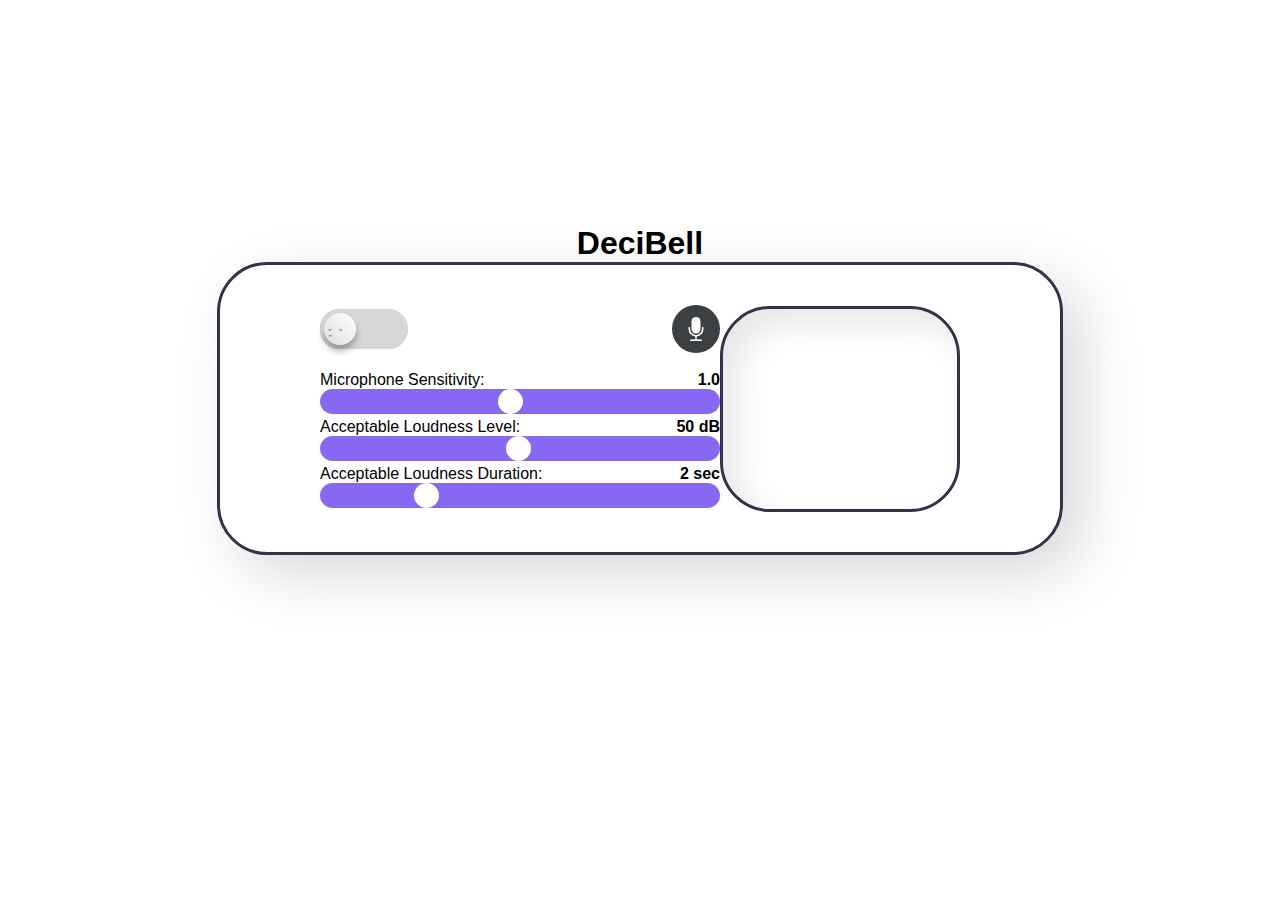
==== templates/index.html @ 56efb61f "modify" ====
<!DOCTYPE html>
<html lang="en">
<head>
    <meta charset="UTF-8">
    <meta name="viewport" content="width=device-width, initial-scale=1.0">
    <title>DeciBell</title>
    <style>
        *{
            font-family: Arial, Helvetica, sans-serif;
            margin: 0;
            padding: 0;
        }
        .window{
            margin: auto;
            padding-top: 25vh;
            height: 50vh;
        }
        .title{
            text-align: center;
        }
        .sliders{
            width: 400px;
        }

        .slider{
            width: 80%;
        }
        
        .results-container {
            width: 500px;
            height: 500px;
            max-height: 200px; 
            overflow-y: auto; 
            border: 3px solid #2f3545; 
            border-radius: 50px;
            background: #ffffff;
            box-shadow: inset 16px 16px 32px #e8e8e8,
            inset -16px -16px 32px #ffffff;
        }
        .application{
            align-items: center;
            margin: auto;
            align-items: center;
            justify-content: space-between;
            padding: 40px 100px 40px 100px;
            width: 50%;
            display: flex;
            flex-direction: row;
            border-radius: 50px;
            background: #ffffff;
            box-shadow:  20px 20px 60px #d9d9d9,
                -20px -20px 60px #ffffff;  
            border: 3px solid #2f3545; 
        }
        .checkbox-wrapper{
            align-items: center;
            display: flex;
            justify-content: space-between;
        }
        /*mic*/
        .switch {
            position: relative;
            width: 48px;
            height: 48px;
            display: flex;
            justify-content: center;
            align-items: center;
            background-color: rgb(60,64,67);
            color: #fff;
            border-radius: 50%;
            cursor: pointer;
            transition: all .3s cubic-bezier(0.175, 0.885, 0.32, 1.275);
        }

        .mic-on, .mic-off {
            width: 100%;
            height: 100%;
            display: flex;
            justify-content: center;
            align-items: center;
            transition: all .3s ease-in-out;
        }

        .mic-on {
            z-index: 4;
        }

        .mic-off {
            position: absolute;
            inset: 0;
            z-index: 5;
            opacity: 0;
        }

        .switch:hover {
            background-color: rgba(60,64,67, 0.8);
        }

        #test-microphone-checkbox {
            display: none;
        }

        #test-microphone-checkbox:checked + .switch {
            background: linear-gradient(90deg, #ff4d4d, #ff9999);

        }

        #test-microphone-checkbox:checked + .switch .mic-off {
            opacity: 1;
        }

        #test-microphone-checkbox:active + .switch {
            scale: 1.2;
        }
        /* start */
        .checkbox-wrapper .start-stop {
            --size: 40px;
            position: relative;background: 
            linear-gradient(90deg, #32a852, #a3f09d);

            line-height: 0;
            perspective: 400px;
            font-size: var(--size);
        }

        .checkbox-wrapper .start-stop input[type="checkbox"],
            .checkbox-wrapper .start-stop label,
            .checkbox-wrapper .start-stop label::before,
            .checkbox-wrapper .start-stop label::after,
            .checkbox-wrapper .start-stop {
            appearance: none;
            display: inline-block;
            border-radius: var(--size);
            border: 0;
            transition: .35s ease-in-out;
            box-sizing: border-box;
            cursor: pointer;
        }

        .checkbox-wrapper .start-stop label {
            width: calc(2.2 * var(--size));
            height: var(--size);
            background: #d7d7d7;
            overflow: hidden;
        }

        .checkbox-wrapper .start-stop input[type="checkbox"] {
            position: absolute;
            z-index: 1;
            width: calc(.8 * var(--size));
            height: calc(.8 * var(--size));
            top: calc(.1 * var(--size));
            left: calc(.1 * var(--size));
            background: linear-gradient(45deg, #dedede, #ffffff);
            box-shadow: 0 6px 7px rgba(0,0,0,0.3);
            outline: none;
            margin: 0;
        }

        .checkbox-wrapper .start-stop input[type="checkbox"]:checked {
            left: calc(1.3 * var(--size));
        }

        .checkbox-wrapper .start-stop input[type="checkbox"]:checked + label {
            background: transparent;
        }

        .checkbox-wrapper .start-stop label::before,
            .checkbox-wrapper .start-stop label::after {
            content: "· ·";
            position: absolute;
            overflow: hidden;
            left: calc(.15 * var(--size));
            top: calc(.5 * var(--size));
            height: var(--size);
            letter-spacing: calc(-0.04 * var(--size));
            color: #9b9b9b;
            font-family: "Times New Roman", serif;
            z-index: 2;
            font-size: calc(.6 * var(--size));
            border-radius: 0;
            transform-origin: 0 0 calc(-0.5 * var(--size));
            backface-visibility: hidden;
        }

        .checkbox-wrapper .start-stop label::after {
            content: "●";
            top: calc(.65 * var(--size));
            left: calc(.2 * var(--size));
            height: calc(.1 * var(--size));
            width: calc(.35 * var(--size));
            font-size: calc(.2 * var(--size));
            transform-origin: 0 0 calc(-0.4 * var(--size));
        }

        .checkbox-wrapper .start-stop input[type="checkbox"]:checked + label::before,
            .checkbox-wrapper .start-stop input[type="checkbox"]:checked + label::after {
            left: calc(1.55 * var(--size));
            top: calc(.4 * var(--size));
            line-height: calc(.1 * var(--size));
            transform: rotateY(360deg);
        }

        .checkbox-wrapper .start-stop input[type="checkbox"]:checked + label::after {
            height: calc(.16 * var(--size));
            top: calc(.55 * var(--size));
            left: calc(1.6 * var(--size));
            font-size: calc(.6 * var(--size));
            line-height: 0;
        }

        #buffer {
            position: absolute;
            top: 0;
            left: 0;
            width: 100%;
            height: 100%;
            background-color: rgba(255, 255, 255, 0.5); /* Semi-transparent white */
            z-index: 9999; /* Make sure it's on top of other elements */
        }

        #loading-dialog {
            position: fixed;
            top: 50%;
            left: 50%;
            transform: translate(-50%, -50%);
            background-color: #fff;
            padding: 20px;
            border: 1px solid #ccc;
            border-radius: 5px;
            z-index: 10000; /* Make sure it's on top of other elements */
        }
        /* Slider styles */
        .slider {
            -webkit-appearance: none;
            appearance: none;
            width: 100%;
            height: 25px;
            background: #5628ee; /* Change slider color here */
            outline: none;
            opacity: 0.7;
            -webkit-transition: .2s;
            transition: opacity .2s;
            border-radius: 50px;
        }

        .slider:hover {
            opacity: 1;
        }

        .slider::-webkit-slider-thumb {
            -webkit-appearance: none;
            appearance: none;
            width: 25px;
            height: 25px;
            background: #ffffff; /* Change thumb color here */
            cursor: pointer;
            border-radius: 50px;
        }

        .slider::-moz-range-thumb {
            width: 25px;
            height: 25px;
            background: #ffffff; /* Change thumb color here */
            cursor: pointer;
            border-radius: 50px;
        }
        span{
            font-weight: bold;
        }

        .slider-info{
            display: flex;
            justify-content: space-between;
        }

        /*Loader*/
        .loader {
            --path: #2f3545;
            --dot: #5628ee;
            --duration: 3s;
            width: 44px;
            height: 44px;
            position: relative;
        }

        .loader:before {
            content: '';
            width: 6px;
            height: 6px;
            border-radius: 50%;
            position: absolute;
            display: block;
            background: var(--dot);
            top: 37px;
            left: 19px;
            transform: translate(-18px, -18px);
            animation: dotRect var(--duration) cubic-bezier(0.785, 0.135, 0.15, 0.86) infinite;
        }

        .loader svg {
            display: block;
            width: 100%;
            height: 100%;
        }

        .loader svg rect, .loader svg polygon, .loader svg circle {
            fill: none;
            stroke: var(--path);
            stroke-width: 10px;
            stroke-linejoin: round;
            stroke-linecap: round;
        }

        .loader svg polygon {
            stroke-dasharray: 145 76 145 76;
            stroke-dashoffset: 0;
            animation: pathTriangle var(--duration) cubic-bezier(0.785, 0.135, 0.15, 0.86) infinite;
        }

        .loader svg rect {
            stroke-dasharray: 192 64 192 64;
            stroke-dashoffset: 0;
            animation: pathRect 3s cubic-bezier(0.785, 0.135, 0.15, 0.86) infinite;
        }

        .loader svg circle {
            stroke-dasharray: 150 50 150 50;
            stroke-dashoffset: 75;
            animation: pathCircle var(--duration) cubic-bezier(0.785, 0.135, 0.15, 0.86) infinite;
        }

        .loader.triangle {
            width: 48px;
        }

        .loader.triangle:before {
            left: 21px;
            transform: translate(-10px, -18px);
            animation: dotTriangle var(--duration) cubic-bezier(0.785, 0.135, 0.15, 0.86) infinite;
        }

        @keyframes pathTriangle {
            33% {
                stroke-dashoffset: 74;
            }

            66% {
                stroke-dashoffset: 147;
            }

            100% {
                stroke-dashoffset: 221;
            }
        }

        @keyframes dotTriangle {
            33% {
                transform: translate(0, 0);
            }

            66% {
                transform: translate(10px, -18px);
            }

            100% {
                transform: translate(-10px, -18px);
            }
        }

        @keyframes pathRect {
            25% {
                stroke-dashoffset: 64;
            }

            50% {
                stroke-dashoffset: 128;
            }

            75% {
                stroke-dashoffset: 192;
            }

            100% {
                stroke-dashoffset: 256;
            }
        }

        @keyframes dotRect {
            25% {
                transform: translate(0, 0);
            }

            50% {
                transform: translate(18px, -18px);
            }

            75% {
                transform: translate(0, -36px);
            }

            100% {
                transform: translate(-18px, -18px);
            }
        }

            @keyframes pathCircle {
            25% {
                stroke-dashoffset: 125;
            }

            50% {
                stroke-dashoffset: 175;
            }

            75% {
                stroke-dashoffset: 225;
            }

            100% {
                stroke-dashoffset: 275;
            }
        }

        .loader {
            display: inline-block;
            margin: 0 16px;
        }

    </style>
</head>
<body>
    <div class="window">
        <h1 class="title">DeciBell</h1>
        <div class="application">
            <div class="settings">
                <div class="checkbox-wrapper">
                    <div class="start-stop">
                    <input id="start-stop-input" type="checkbox">
                    <label for="start-stop-input"></label>
                    </div>
                    <input type="checkbox" id="test-microphone-checkbox">
                    <label class="switch" for="test-microphone-checkbox">
                        <div class="mic-on">
                            <svg xmlns="http://www.w3.org/2000/svg" width="24" height="24" fill="currentColor" class="bi bi-mic-fill" viewBox="0 0 16 16"> <path d="M5 3a3 3 0 0 1 6 0v5a3 3 0 0 1-6 0V3z"></path> <path d="M3.5 6.5A.5.5 0 0 1 4 7v1a4 4 0 0 0 8 0V7a.5.5 0 0 1 1 0v1a5 5 0 0 1-4.5 4.975V15h3a.5.5 0 0 1 0 1h-7a.5.5 0 0 1 0-1h3v-2.025A5 5 0 0 1 3 8V7a.5.5 0 0 1 .5-.5z"></path> </svg>
                        </div>
                        <div class="mic-off">
                            <svg xmlns="http://www.w3.org/2000/svg" width="24" height="24" fill="currentColor" class="bi bi-mic-mute-fill" viewBox="0 0 16 16"> <path d="M13 8c0 .564-.094 1.107-.266 1.613l-.814-.814A4.02 4.02 0 0 0 12 8V7a.5.5 0 0 1 1 0v1zm-5 4c.818 0 1.578-.245 2.212-.667l.718.719a4.973 4.973 0 0 1-2.43.923V15h3a.5.5 0 0 1 0 1h-7a.5.5 0 0 1 0-1h3v-2.025A5 5 0 0 1 3 8V7a.5.5 0 0 1 1 0v1a4 4 0 0 0 4 4zm3-9v4.879L5.158 2.037A3.001 3.001 0 0 1 11 3z"></path> <path d="M9.486 10.607 5 6.12V8a3 3 0 0 0 4.486 2.607zm-7.84-9.253 12 12 .708-.708-12-12-.708.708z"></path> </svg>
                        </div>
                    </label>
                </div>
                <br>
                <div class="sliders">
                    <div class = "slider-info">
                        <label for="sensitivity-slider">Microphone Sensitivity:</label>
                        <span id="sensitivity-value">1.0</span>
                    </div>
                    <input class="slider" type="range" id="sensitivity-slider" min="0.1" max="2.0" value="1.0" step="0.1">
                    <br>
                    <div class = "slider-info">
                        <label for="threshold-slider">Acceptable Loudness Level:</label>
                        <span id="threshold-value">50 dB</span>
                    </div>
                    <input class="slider" type="range" id="threshold-slider" min="1" max="100" value="50" step="1">
                    <br>
                    <div class = "slider-info">
                        <label for="threshold-duration-slider">Acceptable Loudness Duration:</label>
                        <span id="threshold-duration-value">2 sec</span>
                    </div>
                    <input class="slider" type="range" id="threshold-duration-slider" min="1" max="5" value="2" step="1">
                </div>
            </div>
            <div class="results-container">
                <ul id="results"></ul>
            </div>
        </div>
        <br>
        <div id="buffer" style="display: none;"></div>
        <div id="loading-dialog" style="display: none;">
            <div class="loader">
                <svg viewBox="0 0 80 80">
                    <circle id="test" cx="40" cy="40" r="32"></circle>
                </svg>
            </div>
            
            <div class="loader triangle">
                <svg viewBox="0 0 86 80">
                    <polygon points="43 8 79 72 7 72"></polygon>
                </svg>
            </div>
            
            <div class="loader">
                <svg viewBox="0 0 80 80">
                    <rect x="8" y="8" width="64" height="64"></rect>
                </svg>
            </div>
        </div> 
    </div>
    <script>
        const sensitivitySlider = document.getElementById('sensitivity-slider');
        const sensitivityValue = document.getElementById('sensitivity-value');
        const thresholdSlider = document.getElementById('threshold-slider');
        const thresholdValue = document.getElementById('threshold-value');
        const thresholdDurationSlider = document.getElementById('threshold-duration-slider');
        const thresholdDurationValue = document.getElementById('threshold-duration-value');
        const startStopInput = document.getElementById('start-stop-input');
        const testMicrophoneCheckbox = document.getElementById('test-microphone-checkbox');
        const resultsList = document.getElementById('results');
        const buffer = document.getElementById('buffer');
        const loadingDialog = document.getElementById('loading-dialog');

        let audioContext;
        let microphone;
        let scriptProcessor;
        let gainNode;
        let intervalId;
        let intervalIdWf;
        let sensitivity = 1.0;
        let threshold = 50;
        let duration = 2;
        let holdClasses = [];

        sensitivitySlider.addEventListener('input', updateSensitivity);
        thresholdSlider.addEventListener('input', updateThresholdDisplay);
        thresholdDurationSlider.addEventListener('input', updateThresholdDurationDisplay);
        startStopInput.addEventListener('change', toggleProcessing);
        testMicrophoneCheckbox.addEventListener('change', toggleMicrophoneTesting);

        function updateSensitivity(event) {
            sensitivity = parseFloat(event.target.value);
            sensitivityValue.textContent = sensitivity;
            if (gainNode) {
                gainNode.gain.value = sensitivity;
            }
        }

        function updateThresholdDisplay(event) {
            threshold = parseInt(event.target.value, 10);
            thresholdValue.textContent = `${threshold} dB`;
        }

        function updateThresholdDurationDisplay(event) {
            duration = parseInt(event.target.value, 10);
            thresholdDurationValue.textContent = `${duration} sec`;
        }

        function toggleProcessing() {
            if (startStopInput.checked) {
                if (testMicrophoneCheckbox.checked) {
                    testMicrophoneCheckbox.checked = false;
                    stopTestingMicrophone();
                }
                disableSliders(true);
                showLoadingDialog();
                startProcessing();
            } else {
                disableSliders(false);
                showLoadingDialog();
                stopProcessing();
            }
        }

        function disableSliders(disable) {
            sensitivitySlider.disabled = disable;
            thresholdSlider.disabled = disable;
            thresholdDurationSlider.disabled = disable;
        }

        function startProcessing() {
            stopProcessing(); 

            buffer.style.display = 'block'; 
            loadingDialog.style.display = 'block'; 

            setTimeout(() => {
                intervalId = setInterval(fetchData, 1000); 
                hideLoadingDialog(); 
            }, 3000); 
        }

        function stopProcessing() {

            buffer.style.display = 'block'; 
            loadingDialog.style.display = 'block'; 

            setTimeout(() => {
                clearInterval(intervalId);
                clearInterval(intervalIdWf);
                hideLoadingDialog(); 
            }, 3000);
        }

        function showLoadingDialog() {
            loadingDialog.style.display = 'block';
        }

        function hideLoadingDialog() {
            loadingDialog.style.display = 'none';
            buffer.style.display = 'none'; 
        }

        function fetchData() {
            const currentDate = new Date();
            const currentTime = currentDate.toLocaleString();

            fetch(`/classify_audio?sensitivity=${sensitivity}`)
                .then(response => response.json())
                .then(data => {
                    const li = document.createElement('li');
                    li.textContent = `${currentTime}, Class: ${data.class}, DB: ${data.db.toFixed(2)}`;

                    if (data.db.toFixed(2) >= threshold) {
                        holdClasses.push(data.class);
                        if (holdClasses.length > duration) {
                            holdClasses.shift();
                        }
                    } else {
                        holdClasses = [];
                    }

                    if (holdClasses.length === duration && holdClasses.every(elem => elem === data.class)) {
                        li.textContent += ' - Ring';
                        holdClasses = [];
                    }
                    resultsList.appendChild(li);
                })
                .catch(error => console.error('Error fetching data:', error));
        }

        function toggleMicrophoneTesting() {
            if (testMicrophoneCheckbox.checked) {
                clearInterval(intervalId);
                clearInterval(intervalIdWf);
                disableSliders(false);
                if (audioContext) {
                    audioContext.close();
                }
                if (startStopInput.checked) {
                    startStopInput.checked = false;
                    stopProcessing();
                }

                audioContext = new (window.AudioContext || window.webkitAudioContext)();
                gainNode = audioContext.createGain();
                gainNode.gain.value = sensitivity;

                navigator.mediaDevices.getUserMedia({ audio: true })
                    .then(stream => {
                        microphone = audioContext.createMediaStreamSource(stream);
                        scriptProcessor = audioContext.createScriptProcessor(1024, 1, 1);

                        microphone.connect(gainNode);
                        gainNode.connect(scriptProcessor);
                        scriptProcessor.connect(audioContext.destination);

                        scriptProcessor.onaudioprocess = (event) => {
                            const inputBuffer = event.inputBuffer;
                            const outputBuffer = event.outputBuffer;

                            for (let channel = 0; channel < inputBuffer.numberOfChannels; channel++) {
                                const inputData = inputBuffer.getChannelData(channel);
                                const outputData = outputBuffer.getChannelData(channel);

                                let rms = 0;
                                for (let sample = 0; sample < inputBuffer.length; sample++) {
                                    outputData[sample] = inputData[sample];
                                    rms += inputData[sample] ** 2;
                                }
                                rms = Math.sqrt(rms / inputBuffer.length);
                                const db = 20 * Math.log10(rms);
                            }
                        };
                    })
                    .catch(error => console.error('Error accessing microphone:', error));
            } else {
                stopTestingMicrophone();
            }
        }

        function stopTestingMicrophone() {
            if (scriptProcessor) {
                scriptProcessor.disconnect();
            }
            if (gainNode) {
                gainNode.disconnect();
            }
            if (microphone) {
                microphone.disconnect();
            }
            if (audioContext) {
                audioContext.close();
                audioContext = null;
            }
        }
    </script>
</body>
</html>
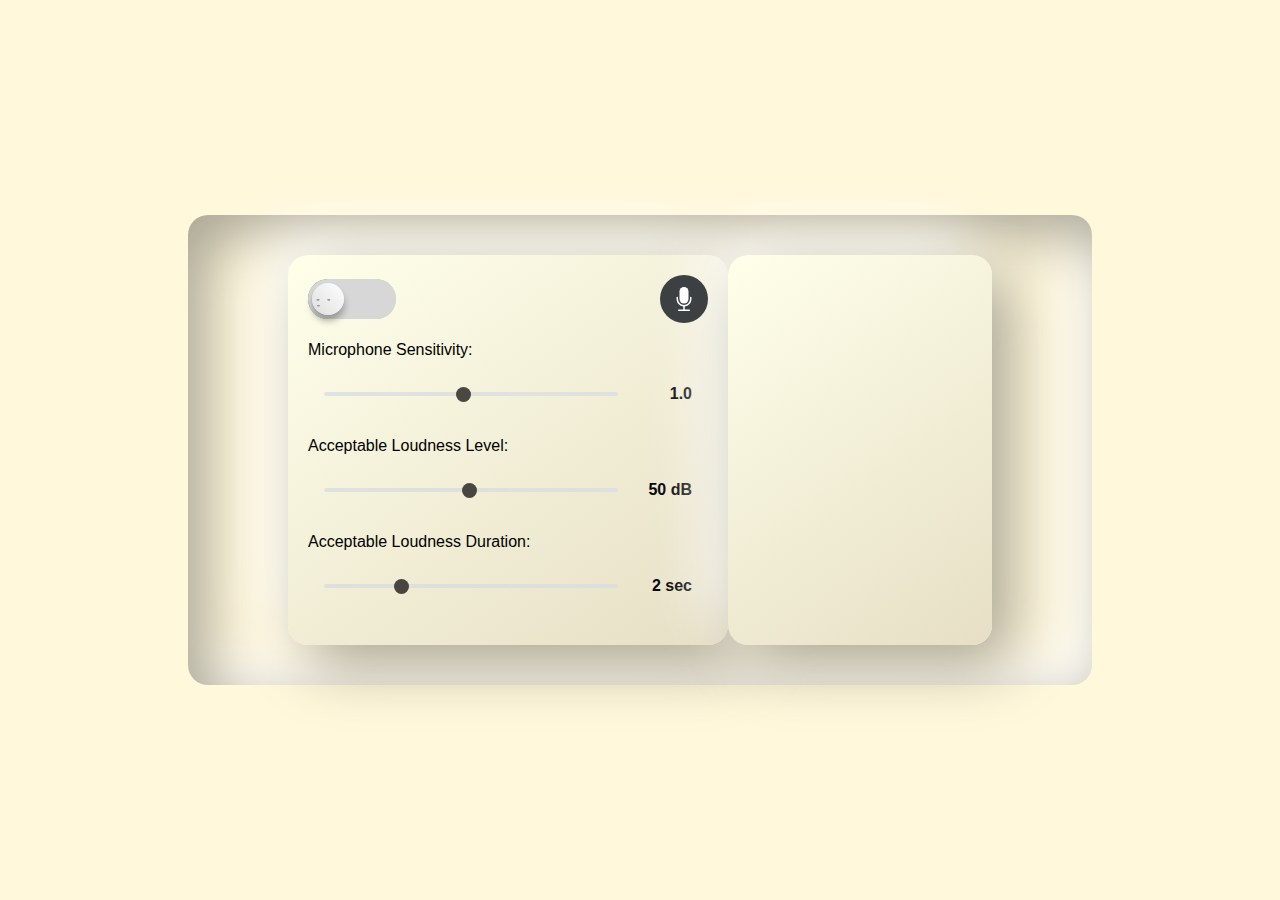
==== commit 887a8419: "adjust ui and some codes" ====
--- a/templates/index.html
+++ b/templates/index.html
@@ -11,9 +11,21 @@
             padding: 0;
         }
         .window{
-            margin: auto;
-            padding-top: 25vh;
-            height: 50vh;
+            display: flex;
+            align-items: center;
+            justify-content: center;
+            height: 100vh;
+            background-color: #fff8db;
+        }
+
+        .settings{
+            padding: 20px;
+            height: 350px;
+            max-height: 350px;  
+            border-radius: 20px;
+            background: linear-gradient(145deg, #ffffea, #e6dfc5);
+            box-shadow:  20px 20px 60px #aba693,
+                        -20px -20px 60px #ffffff;
         }
         .title{
             text-align: center;
@@ -21,36 +33,31 @@
         .sliders{
             width: 400px;
         }
-
-        .slider{
-            width: 80%;
-        }
         
         .results-container {
+            padding: 20px;
             width: 500px;
-            height: 500px;
-            max-height: 200px; 
+            height: 400px;
+            max-height: 350px; 
             overflow-y: auto; 
-            border: 3px solid #2f3545; 
-            border-radius: 50px;
-            background: #ffffff;
-            box-shadow: inset 16px 16px 32px #e8e8e8,
-            inset -16px -16px 32px #ffffff;
+            border-radius: 20px;
+            background: linear-gradient(145deg, #ffffea, #e6dfc5);
+            box-shadow:  20px 20px 60px #aba693,
+                        -20px -20px 60px #ffffff;
         }
         .application{
             align-items: center;
             margin: auto;
-            align-items: center;
             justify-content: space-between;
             padding: 40px 100px 40px 100px;
-            width: 50%;
+            width: 55%;
             display: flex;
             flex-direction: row;
-            border-radius: 50px;
-            background: #ffffff;
-            box-shadow:  20px 20px 60px #d9d9d9,
-                -20px -20px 60px #ffffff;  
-            border: 3px solid #2f3545; 
+            border-radius: 20px;
+            border-radius: 20px;
+            background: #fff8db;
+            box-shadow: inset 20px 20px 60px #aba693,
+                        inset -20px -20px 60px #ffffff;
         }
         .checkbox-wrapper{
             align-items: center;
@@ -233,45 +240,56 @@
         /* Slider styles */
         .slider {
             -webkit-appearance: none;
-            appearance: none;
-            width: 100%;
-            height: 25px;
-            background: #5628ee; /* Change slider color here */
+            width: 80%;
+            height: 4px;
+            border-radius: 5px;
+            background: #D5DBE1;
             outline: none;
             opacity: 0.7;
             -webkit-transition: .2s;
             transition: opacity .2s;
-            border-radius: 50px;
-        }
-
-        .slider:hover {
-            opacity: 1;
         }
 
         .slider::-webkit-slider-thumb {
             -webkit-appearance: none;
             appearance: none;
-            width: 25px;
-            height: 25px;
-            background: #ffffff; /* Change thumb color here */
+            width: 15px;
+            height: 15px;
+            border-radius: 50%;
+            background-color: #000000;
             cursor: pointer;
-            border-radius: 50px;
+            transition: 0.3s ease-in-out;
+        }
+
+        .slider::-webkit-slider-thumb:hover {
+            box-shadow: 0px 0px 0px 8px rgba(0, 0, 0, 0.16);
+            transition: 0.3s ease-in-out;
         }
 
         .slider::-moz-range-thumb {
-            width: 25px;
-            height: 25px;
-            background: #ffffff; /* Change thumb color here */
+            width: 15px;
+            height: 15px;
+            border-radius: 50%;
+            background-color: #000000;
             cursor: pointer;
-            border-radius: 50px;
-        }
+        }
+
+        .slider-info {
+            margin-top: 10px;
+            display: flex;
+            align-items: center;
+            justify-content: space-between;
+            gap: 1rem;
+            padding: 1rem;
+            border-radius: 6px;
+        }
+
+        .slider-value {
+            font-weight: 600;
+        }
+
         span{
             font-weight: bold;
-        }
-
-        .slider-info{
-            display: flex;
-            justify-content: space-between;
         }
 
         /*Loader*/
@@ -431,7 +449,6 @@
 </head>
 <body>
     <div class="window">
-        <h1 class="title">DeciBell</h1>
         <div class="application">
             <div class="settings">
                 <div class="checkbox-wrapper">
@@ -451,23 +468,23 @@
                 </div>
                 <br>
                 <div class="sliders">
+                    <label for="sensitivity-slider">Microphone Sensitivity:</label>
                     <div class = "slider-info">
-                        <label for="sensitivity-slider">Microphone Sensitivity:</label>
-                        <span id="sensitivity-value">1.0</span>
+                        <input class="slider" type="range" id="sensitivity-slider" min="0.1" max="2.0" value="1.0" step="0.1">
+                        <span class="slider-value" id="sensitivity-value">1.0</span>
                     </div>
-                    <input class="slider" type="range" id="sensitivity-slider" min="0.1" max="2.0" value="1.0" step="0.1">
                     <br>
+                    <label for="threshold-slider">Acceptable Loudness Level:</label>
                     <div class = "slider-info">
-                        <label for="threshold-slider">Acceptable Loudness Level:</label>
-                        <span id="threshold-value">50 dB</span>
+                        <input class="slider" type="range" id="threshold-slider" min="1" max="100" value="50" step="1">
+                        <span class="slider-value" id="threshold-value">50 dB</span>
                     </div>
-                    <input class="slider" type="range" id="threshold-slider" min="1" max="100" value="50" step="1">
                     <br>
+                    <label for="threshold-duration-slider">Acceptable Loudness Duration:</label>
                     <div class = "slider-info">
-                        <label for="threshold-duration-slider">Acceptable Loudness Duration:</label>
-                        <span id="threshold-duration-value">2 sec</span>
+                        <input class="slider" type="range" id="threshold-duration-slider" min="1" max="5" value="2" step="1">
+                        <span class="slider-value" id="threshold-duration-value">2 sec</span>
                     </div>
-                    <input class="slider" type="range" id="threshold-duration-slider" min="1" max="5" value="2" step="1">
                 </div>
             </div>
             <div class="results-container">
@@ -550,20 +567,12 @@
                     testMicrophoneCheckbox.checked = false;
                     stopTestingMicrophone();
                 }
-                disableSliders(true);
                 showLoadingDialog();
                 startProcessing();
             } else {
-                disableSliders(false);
                 showLoadingDialog();
                 stopProcessing();
             }
-        }
-
-        function disableSliders(disable) {
-            sensitivitySlider.disabled = disable;
-            thresholdSlider.disabled = disable;
-            thresholdDurationSlider.disabled = disable;
         }
 
         function startProcessing() {
@@ -631,7 +640,6 @@
             if (testMicrophoneCheckbox.checked) {
                 clearInterval(intervalId);
                 clearInterval(intervalIdWf);
-                disableSliders(false);
                 if (audioContext) {
                     audioContext.close();
                 }
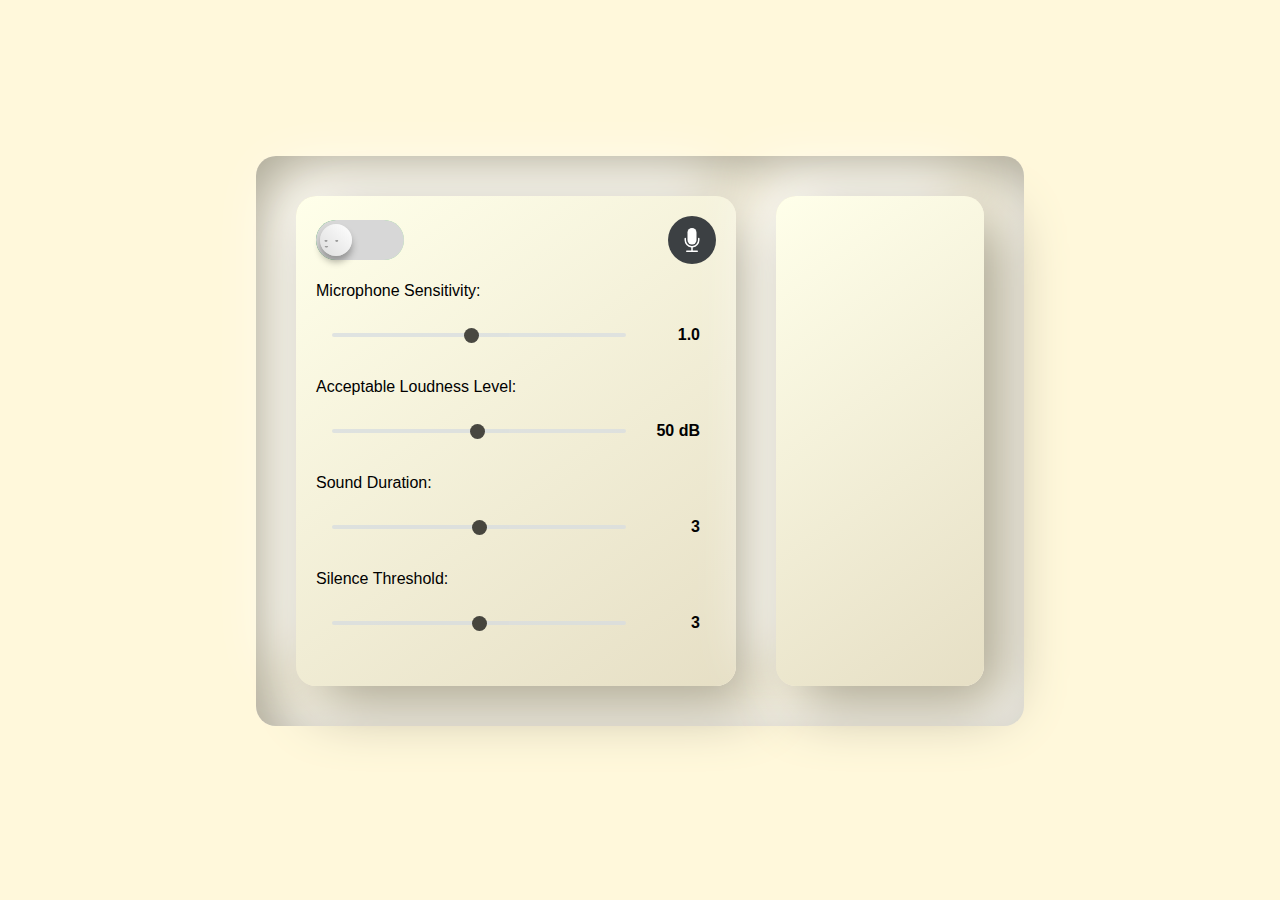
==== commit 7426ca2b: "adjust logic for classifiying audio" ====
--- a/templates/index.html
+++ b/templates/index.html
@@ -12,6 +12,7 @@
         }
         .window{
             display: flex;
+            flex-direction: column;
             align-items: center;
             justify-content: center;
             height: 100vh;
@@ -20,8 +21,9 @@
 
         .settings{
             padding: 20px;
-            height: 350px;
-            max-height: 350px;  
+            margin: 40px;
+            height: 450px;
+            max-height: 450px;  
             border-radius: 20px;
             background: linear-gradient(145deg, #ffffea, #e6dfc5);
             box-shadow:  20px 20px 60px #aba693,
@@ -35,10 +37,11 @@
         }
         
         .results-container {
-            padding: 20px;
+            margin: 40px 40px 40px 0px;
+            padding: 50px;
             width: 500px;
-            height: 400px;
-            max-height: 350px; 
+            height: 390px;
+            max-height: 390px;
             overflow-y: auto; 
             border-radius: 20px;
             background: linear-gradient(145deg, #ffffea, #e6dfc5);
@@ -49,8 +52,7 @@
             align-items: center;
             margin: auto;
             justify-content: space-between;
-            padding: 40px 100px 40px 100px;
-            width: 55%;
+            width: 60vw;
             display: flex;
             flex-direction: row;
             border-radius: 20px;
@@ -226,17 +228,6 @@
             z-index: 9999; /* Make sure it's on top of other elements */
         }
 
-        #loading-dialog {
-            position: fixed;
-            top: 50%;
-            left: 50%;
-            transform: translate(-50%, -50%);
-            background-color: #fff;
-            padding: 20px;
-            border: 1px solid #ccc;
-            border-radius: 5px;
-            z-index: 10000; /* Make sure it's on top of other elements */
-        }
         /* Slider styles */
         .slider {
             -webkit-appearance: none;
@@ -293,9 +284,23 @@
         }
 
         /*Loader*/
+        
+        #loading-dialog {
+            position: fixed;
+            top: 50%;
+            left: 50%;
+            transform: translate(-50%, -50%);
+            background-color: #fff8d889;
+            padding: 20px;
+            border: none;
+            border-radius: 20px;
+            box-shadow:  20px 20px 60px #aba693,
+                        -20px -20px 60px #ffffff;
+            z-index: 10000; /* Make sure it's on top of other elements */
+        }
         .loader {
-            --path: #2f3545;
-            --dot: #5628ee;
+            --path: #4a4942;
+            --dot: #48B660;
             --duration: 3s;
             width: 44px;
             height: 44px;
@@ -480,10 +485,16 @@
                         <span class="slider-value" id="threshold-value">50 dB</span>
                     </div>
                     <br>
-                    <label for="threshold-duration-slider">Acceptable Loudness Duration:</label>
+                    <label for="sound-duration-slider">Sound Duration:</label>
                     <div class = "slider-info">
-                        <input class="slider" type="range" id="threshold-duration-slider" min="1" max="5" value="2" step="1">
-                        <span class="slider-value" id="threshold-duration-value">2 sec</span>
+                        <input class="slider" type="range" id="sound-duration-slider" min="1" max="5" value="3" step="1">
+                        <span class="slider-value" id="sound-duration-value">3</span>
+                    </div>
+                    <br>
+                    <label for="silence-threshold-slider">Silence Threshold:</label>
+                    <div class = "slider-info">
+                        <input class="slider" type="range" id="silence-threshold-slider" min="1" max="5" value="3" step="1">
+                        <span class="slider-value" id="silence-threshold-value">3</span>
                     </div>
                 </div>
             </div>
@@ -518,31 +529,41 @@
         const sensitivityValue = document.getElementById('sensitivity-value');
         const thresholdSlider = document.getElementById('threshold-slider');
         const thresholdValue = document.getElementById('threshold-value');
-        const thresholdDurationSlider = document.getElementById('threshold-duration-slider');
-        const thresholdDurationValue = document.getElementById('threshold-duration-value');
+        const noiseDurationSlider = document.getElementById('sound-duration-slider');
+        const noiseDurationValue = document.getElementById('sound-duration-value');
+        const silenceThresholdSlider= document.getElementById('silence-threshold-slider');
+        const silenceThresholdValue = document.getElementById('silence-threshold-value');
         const startStopInput = document.getElementById('start-stop-input');
         const testMicrophoneCheckbox = document.getElementById('test-microphone-checkbox');
         const resultsList = document.getElementById('results');
         const buffer = document.getElementById('buffer');
         const loadingDialog = document.getElementById('loading-dialog');
-
+    
         let audioContext;
         let microphone;
         let scriptProcessor;
         let gainNode;
         let intervalId;
-        let intervalIdWf;
+        let isProcessing = false;
         let sensitivity = 1.0;
         let threshold = 50;
-        let duration = 2;
+        let noiseDuration = 3;
+        let silenceThreshold = 3;
+        let noiseDurationCount = 0;
+        let silenceThresholdCount = 0;
         let holdClasses = [];
-
+    
         sensitivitySlider.addEventListener('input', updateSensitivity);
+
         thresholdSlider.addEventListener('input', updateThresholdDisplay);
-        thresholdDurationSlider.addEventListener('input', updateThresholdDurationDisplay);
+
+        noiseDurationSlider.addEventListener('input', updateNoiseDurationDisplay);
+
+        silenceThresholdSlider.addEventListener('input', updateSilenceThresholdDisplay)
+
         startStopInput.addEventListener('change', toggleProcessing);
         testMicrophoneCheckbox.addEventListener('change', toggleMicrophoneTesting);
-
+    
         function updateSensitivity(event) {
             sensitivity = parseFloat(event.target.value);
             sensitivityValue.textContent = sensitivity;
@@ -550,96 +571,137 @@
                 gainNode.gain.value = sensitivity;
             }
         }
-
+    
         function updateThresholdDisplay(event) {
             threshold = parseInt(event.target.value, 10);
             thresholdValue.textContent = `${threshold} dB`;
         }
-
-        function updateThresholdDurationDisplay(event) {
-            duration = parseInt(event.target.value, 10);
-            thresholdDurationValue.textContent = `${duration} sec`;
-        }
-
+    
+        function updateNoiseDurationDisplay(event) {
+            noiseDuration = parseInt(event.target.value, 10);
+            noiseDurationValue.textContent = `${noiseDuration}`;
+        }
+
+        function updateSilenceThresholdDisplay(event) {
+            silenceThreshold = parseInt(event.target.value, 10);
+            silenceThresholdValue.textContent = `${silenceThreshold}`;
+        }
+    
         function toggleProcessing() {
             if (startStopInput.checked) {
                 if (testMicrophoneCheckbox.checked) {
                     testMicrophoneCheckbox.checked = false;
                     stopTestingMicrophone();
                 }
+                disableSliders(true);
                 showLoadingDialog();
                 startProcessing();
             } else {
+                disableSliders(false);
                 showLoadingDialog();
                 stopProcessing();
             }
         }
+        function disableSliders(disable){
+            sensitivitySlider.disabled = disable;
+            thresholdSlider.disabled = disable;
+            noiseDurationSlider.disabled = disable;
+            silenceThresholdSlider.disabled = disable;
+        }
 
         function startProcessing() {
-            stopProcessing(); 
-
-            buffer.style.display = 'block'; 
-            loadingDialog.style.display = 'block'; 
-
+            stopProcessing();
+    
+            isProcessing = true;
+            intervalId = setInterval(fetchData, 1000); // Start the regular interval fetching process
+
+            buffer.style.display = 'block';
+            loadingDialog.style.display = 'block';
+    
             setTimeout(() => {
-                intervalId = setInterval(fetchData, 1000); 
-                hideLoadingDialog(); 
-            }, 3000); 
-        }
-
+                hideLoadingDialog();
+            }, 1000);
+        }
+    
         function stopProcessing() {
-
-            buffer.style.display = 'block'; 
-            loadingDialog.style.display = 'block'; 
+            isProcessing = false;
+            clearInterval(intervalId);
+
+            buffer.style.display = 'block';
+            loadingDialog.style.display = 'block';
 
             setTimeout(() => {
-                clearInterval(intervalId);
-                clearInterval(intervalIdWf);
-                hideLoadingDialog(); 
+                hideLoadingDialog();
             }, 3000);
         }
-
+    
         function showLoadingDialog() {
             loadingDialog.style.display = 'block';
         }
-
+    
         function hideLoadingDialog() {
             loadingDialog.style.display = 'none';
-            buffer.style.display = 'none'; 
-        }
-
-        function fetchData() {
+            buffer.style.display = 'none';
+        }
+    
+        async function fetchData() {
+            const li = document.createElement('li');
             const currentDate = new Date();
             const currentTime = currentDate.toLocaleString();
-
-            fetch(`/classify_audio?sensitivity=${sensitivity}`)
-                .then(response => response.json())
-                .then(data => {
-                    const li = document.createElement('li');
-                    li.textContent = `${currentTime}, Class: ${data.class}, DB: ${data.db.toFixed(2)}`;
-
-                    if (data.db.toFixed(2) >= threshold) {
-                        holdClasses.push(data.class);
-                        if (holdClasses.length > duration) {
-                            holdClasses.shift();
-                        }
-                    } else {
-                        holdClasses = [];
+            if (!isProcessing) {
+                li.textContent = '--- end ---';
+                resultsList.appendChild(li);
+                return; // Prevent further execution if processing has stopped
+            }
+    
+            try {
+                const response = await fetch(`/classify_audio?sensitivity=${sensitivity}`);
+                const data = await response.json();
+                li.textContent = `${currentTime}, Class: ${data.class}, DB: ${data.db.toFixed(2)}`;
+    
+                //edit
+                if(data.db.toFixed(2) >= threshold){
+                    if(noiseDurationCount == noiseDuration){
+                        li.textContent += ' - Ring';
+                        noiseDurationCount = 0;
                     }
-
-                    if (holdClasses.length === duration && holdClasses.every(elem => elem === data.class)) {
-                        li.textContent += ' - Ring';
-                        holdClasses = [];
+                    else{
+                        noiseDurationCount++;
                     }
-                    resultsList.appendChild(li);
-                })
-                .catch(error => console.error('Error fetching data:', error));
-        }
-
+                }
+                else{
+                    if(silenceThresholdCount == silenceThreshold){
+                        silenceThresholdCount = 0;
+                        noiseDurationCount = 0;
+                    }
+                    else{
+                        silenceThresholdCount++;
+                    }
+                }
+                // if (data.db.toFixed(2) >= threshold) {
+                //     holdClasses.push(data.class);
+                //     if (holdClasses.length > noiseDuration) {
+                //         holdClasses.shift();
+                //     }
+                // } else {
+                //     holdClasses = [];
+                // }
+    
+                // if (holdClasses.length === noiseDuration && holdClasses.every(elem => elem === data.class)) {
+                //     li.textContent += ' - Ring';
+                //     holdClasses = [];
+                // }
+                //edit
+                resultsList.appendChild(li);
+            } catch (error) {
+                console.error('Error fetching data:', error);
+            }
+        }
+    
         function toggleMicrophoneTesting() {
+            disableSliders(false);
             if (testMicrophoneCheckbox.checked) {
                 clearInterval(intervalId);
-                clearInterval(intervalIdWf);
                 if (audioContext) {
                     audioContext.close();
                 }
@@ -647,28 +709,28 @@
                     startStopInput.checked = false;
                     stopProcessing();
                 }
-
+    
                 audioContext = new (window.AudioContext || window.webkitAudioContext)();
                 gainNode = audioContext.createGain();
                 gainNode.gain.value = sensitivity;
-
+    
                 navigator.mediaDevices.getUserMedia({ audio: true })
                     .then(stream => {
                         microphone = audioContext.createMediaStreamSource(stream);
                         scriptProcessor = audioContext.createScriptProcessor(1024, 1, 1);
-
+    
                         microphone.connect(gainNode);
                         gainNode.connect(scriptProcessor);
                         scriptProcessor.connect(audioContext.destination);
-
+    
                         scriptProcessor.onaudioprocess = (event) => {
                             const inputBuffer = event.inputBuffer;
                             const outputBuffer = event.outputBuffer;
-
+    
                             for (let channel = 0; channel < inputBuffer.numberOfChannels; channel++) {
                                 const inputData = inputBuffer.getChannelData(channel);
                                 const outputData = outputBuffer.getChannelData(channel);
-
+    
                                 let rms = 0;
                                 for (let sample = 0; sample < inputBuffer.length; sample++) {
                                     outputData[sample] = inputData[sample];
@@ -684,7 +746,7 @@
                 stopTestingMicrophone();
             }
         }
-
+    
         function stopTestingMicrophone() {
             if (scriptProcessor) {
                 scriptProcessor.disconnect();
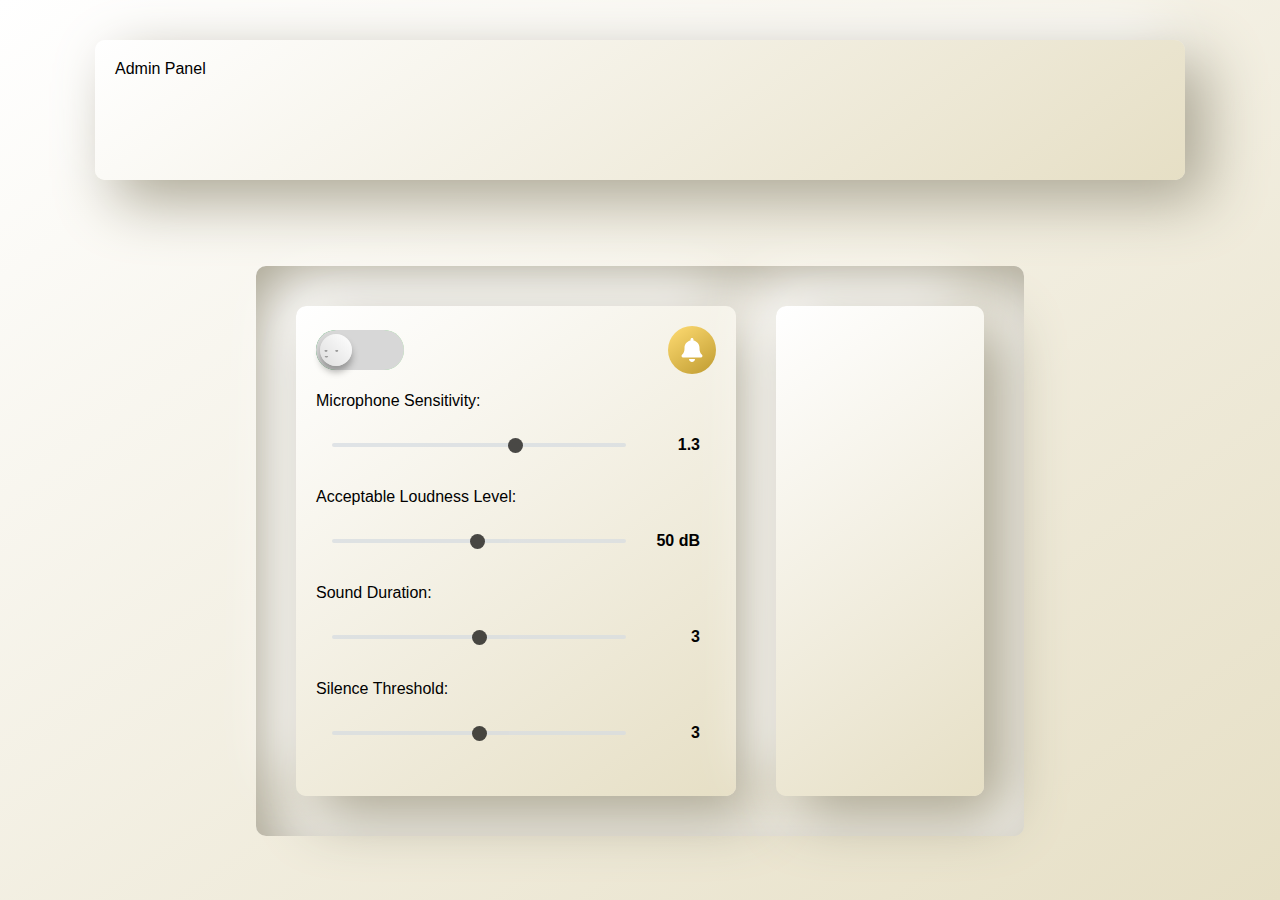
==== commit eec124d0: "final wifi" ====
--- a/templates/index.html
+++ b/templates/index.html
@@ -16,16 +16,25 @@
             align-items: center;
             justify-content: center;
             height: 100vh;
-            background-color: #fff8db;
-        }
-
+            background: linear-gradient(145deg, #fff, #e6dfc5);
+        }
+        .admin-panel{
+            width: 1050px;
+            padding: 20px;
+            margin: 40px;
+            height: 100px;  
+            border-radius: 10px;
+            background: linear-gradient(145deg, #fff, #e6dfc5);
+            box-shadow:  20px 20px 60px #aba693,
+                        -20px -20px 60px #ffffff;
+        }
         .settings{
             padding: 20px;
             margin: 40px;
             height: 450px;
             max-height: 450px;  
-            border-radius: 20px;
-            background: linear-gradient(145deg, #ffffea, #e6dfc5);
+            border-radius: 10px;
+            background: linear-gradient(145deg, #fff, #e6dfc5);
             box-shadow:  20px 20px 60px #aba693,
                         -20px -20px 60px #ffffff;
         }
@@ -43,8 +52,8 @@
             height: 390px;
             max-height: 390px;
             overflow-y: auto; 
-            border-radius: 20px;
-            background: linear-gradient(145deg, #ffffea, #e6dfc5);
+            border-radius: 10px;
+            background: linear-gradient(145deg, #fff, #e6dfc5);
             box-shadow:  20px 20px 60px #aba693,
                         -20px -20px 60px #ffffff;
         }
@@ -55,9 +64,8 @@
             width: 60vw;
             display: flex;
             flex-direction: row;
-            border-radius: 20px;
-            border-radius: 20px;
-            background: #fff8db;
+            border-radius: 10px;
+            background: linear-gradient(145deg, #fff, #e6dfc5);
             box-shadow: inset 20px 20px 60px #aba693,
                         inset -20px -20px 60px #ffffff;
         }
@@ -74,14 +82,14 @@
             display: flex;
             justify-content: center;
             align-items: center;
-            background-color: rgb(60,64,67);
+            background: linear-gradient(145deg, #ffdc73, #bf9b30);
             color: #fff;
             border-radius: 50%;
             cursor: pointer;
             transition: all .3s cubic-bezier(0.175, 0.885, 0.32, 1.275);
         }
 
-        .mic-on, .mic-off {
+        .mic-on{
             width: 100%;
             height: 100%;
             display: flex;
@@ -93,32 +101,24 @@
         .mic-on {
             z-index: 4;
         }
-
-        .mic-off {
-            position: absolute;
-            inset: 0;
-            z-index: 5;
-            opacity: 0;
-        }
-
         .switch:hover {
-            background-color: rgba(60,64,67, 0.8);
-        }
-
-        #test-microphone-checkbox {
+            background: linear-gradient(145deg, #ffcf40, #bf9b30);
+        }
+
+        #manual-ring-button {
             display: none;
         }
 
-        #test-microphone-checkbox:checked + .switch {
+        #manual-ring-button:checked + .switch {
             background: linear-gradient(90deg, #ff4d4d, #ff9999);
 
         }
 
-        #test-microphone-checkbox:checked + .switch .mic-off {
+        #manual-ring-button:checked + .switch .mic-off {
             opacity: 1;
         }
 
-        #test-microphone-checkbox:active + .switch {
+        #manual-ring-button:active + .switch {
             scale: 1.2;
         }
         /* start */
@@ -293,7 +293,7 @@
             background-color: #fff8d889;
             padding: 20px;
             border: none;
-            border-radius: 20px;
+            border-radius: 10px;
             box-shadow:  20px 20px 60px #aba693,
                         -20px -20px 60px #ffffff;
             z-index: 10000; /* Make sure it's on top of other elements */
@@ -454,6 +454,7 @@
 </head>
 <body>
     <div class="window">
+        <div class="admin-panel">Admin Panel</div>
         <div class="application">
             <div class="settings">
                 <div class="checkbox-wrapper">
@@ -461,13 +462,10 @@
                     <input id="start-stop-input" type="checkbox">
                     <label for="start-stop-input"></label>
                     </div>
-                    <input type="checkbox" id="test-microphone-checkbox">
-                    <label class="switch" for="test-microphone-checkbox">
+                    <input type="button" id="manual-ring-button">
+                    <label class="switch" for="manual-ring-button">
                         <div class="mic-on">
-                            <svg xmlns="http://www.w3.org/2000/svg" width="24" height="24" fill="currentColor" class="bi bi-mic-fill" viewBox="0 0 16 16"> <path d="M5 3a3 3 0 0 1 6 0v5a3 3 0 0 1-6 0V3z"></path> <path d="M3.5 6.5A.5.5 0 0 1 4 7v1a4 4 0 0 0 8 0V7a.5.5 0 0 1 1 0v1a5 5 0 0 1-4.5 4.975V15h3a.5.5 0 0 1 0 1h-7a.5.5 0 0 1 0-1h3v-2.025A5 5 0 0 1 3 8V7a.5.5 0 0 1 .5-.5z"></path> </svg>
-                        </div>
-                        <div class="mic-off">
-                            <svg xmlns="http://www.w3.org/2000/svg" width="24" height="24" fill="currentColor" class="bi bi-mic-mute-fill" viewBox="0 0 16 16"> <path d="M13 8c0 .564-.094 1.107-.266 1.613l-.814-.814A4.02 4.02 0 0 0 12 8V7a.5.5 0 0 1 1 0v1zm-5 4c.818 0 1.578-.245 2.212-.667l.718.719a4.973 4.973 0 0 1-2.43.923V15h3a.5.5 0 0 1 0 1h-7a.5.5 0 0 1 0-1h3v-2.025A5 5 0 0 1 3 8V7a.5.5 0 0 1 1 0v1a4 4 0 0 0 4 4zm3-9v4.879L5.158 2.037A3.001 3.001 0 0 1 11 3z"></path> <path d="M9.486 10.607 5 6.12V8a3 3 0 0 0 4.486 2.607zm-7.84-9.253 12 12 .708-.708-12-12-.708.708z"></path> </svg>
+                            <svg xmlns="http://www.w3.org/2000/svg" width="24" height="24" fill="currentColor" class="bi bi-mic-fill" viewBox="0 0 448 512"><!--!Font Awesome Free 6.5.2 by @fontawesome - https://fontawesome.com License - https://fontawesome.com/license/free Copyright 2024 Fonticons, Inc.--><path d="M224 0c-17.7 0-32 14.3-32 32V51.2C119 66 64 130.6 64 208v18.8c0 47-17.3 92.4-48.5 127.6l-7.4 8.3c-8.4 9.4-10.4 22.9-5.3 34.4S19.4 416 32 416H416c12.6 0 24-7.4 29.2-18.9s3.1-25-5.3-34.4l-7.4-8.3C401.3 319.2 384 273.9 384 226.8V208c0-77.4-55-142-128-156.8V32c0-17.7-14.3-32-32-32zm45.3 493.3c12-12 18.7-28.3 18.7-45.3H224 160c0 17 6.7 33.3 18.7 45.3s28.3 18.7 45.3 18.7s33.3-6.7 45.3-18.7z"/></svg>
                         </div>
                     </label>
                 </div>
@@ -475,8 +473,8 @@
                 <div class="sliders">
                     <label for="sensitivity-slider">Microphone Sensitivity:</label>
                     <div class = "slider-info">
-                        <input class="slider" type="range" id="sensitivity-slider" min="0.1" max="2.0" value="1.0" step="0.1">
-                        <span class="slider-value" id="sensitivity-value">1.0</span>
+                        <input class="slider" type="range" id="sensitivity-slider" min="0.1" max="2.0" value="1.3" step="0.1">
+                        <span class="slider-value" id="sensitivity-value">1.3</span>
                     </div>
                     <br>
                     <label for="threshold-slider">Acceptable Loudness Level:</label>
@@ -534,7 +532,7 @@
         const silenceThresholdSlider= document.getElementById('silence-threshold-slider');
         const silenceThresholdValue = document.getElementById('silence-threshold-value');
         const startStopInput = document.getElementById('start-stop-input');
-        const testMicrophoneCheckbox = document.getElementById('test-microphone-checkbox');
+        const manualRingButton = document.getElementById('manual-ring-button');
         const resultsList = document.getElementById('results');
         const buffer = document.getElementById('buffer');
         const loadingDialog = document.getElementById('loading-dialog');
@@ -562,7 +560,8 @@
         silenceThresholdSlider.addEventListener('input', updateSilenceThresholdDisplay)
 
         startStopInput.addEventListener('change', toggleProcessing);
-        testMicrophoneCheckbox.addEventListener('change', toggleMicrophoneTesting);
+
+        manualRingButton.addEventListener('click', toggleManualRing);
     
         function updateSensitivity(event) {
             sensitivity = parseFloat(event.target.value);
@@ -589,10 +588,6 @@
     
         function toggleProcessing() {
             if (startStopInput.checked) {
-                if (testMicrophoneCheckbox.checked) {
-                    testMicrophoneCheckbox.checked = false;
-                    stopTestingMicrophone();
-                }
                 disableSliders(true);
                 showLoadingDialog();
                 startProcessing();
@@ -658,109 +653,54 @@
                 const response = await fetch(`/classify_audio?sensitivity=${sensitivity}`);
                 const data = await response.json();
                 li.textContent = `${currentTime}, Class: ${data.class}, DB: ${data.db.toFixed(2)}`;
-    
-                //edit
-                if(data.db.toFixed(2) >= threshold){
-                    if(noiseDurationCount == noiseDuration){
-                        li.textContent += ' - Ring';
+
+                if (data.db.toFixed(2) >= threshold) {
+                    if (noiseDurationCount == noiseDuration) {
+                        // Ring
+                        fetch('/ring', {
+                            method: 'POST'
+                        }).then(ringResponse => {
+                            if (ringResponse.ok) {
+                                console.log('Ring endpoint called successfully');
+                                li.textContent += ' - Ring';
+                            } else {
+                                console.error('Failed to call ring endpoint:', ringResponse.status);
+                            }
+                        }).catch(error => {
+                            console.error('Error calling ring endpoint:', error);
+                        });
                         noiseDurationCount = 0;
-                    }
-                    else{
+                        silenceThresholdCount = 0;
+                    } else {
                         noiseDurationCount++;
                     }
-                }
-                else{
-                    if(silenceThresholdCount == silenceThreshold){
+                } else {
+                    if (silenceThresholdCount == silenceThreshold) {
                         silenceThresholdCount = 0;
                         noiseDurationCount = 0;
-                    }
-                    else{
+                    } else {
                         silenceThresholdCount++;
                     }
                 }
-                // if (data.db.toFixed(2) >= threshold) {
-                //     holdClasses.push(data.class);
-                //     if (holdClasses.length > noiseDuration) {
-                //         holdClasses.shift();
-                //     }
-                // } else {
-                //     holdClasses = [];
-                // }
-    
-                // if (holdClasses.length === noiseDuration && holdClasses.every(elem => elem === data.class)) {
-                //     li.textContent += ' - Ring';
-                //     holdClasses = [];
-                // }
-                //edit
                 resultsList.appendChild(li);
+                li.scrollIntoView({ behavior: 'smooth', block: 'end', inline: 'nearest' });
             } catch (error) {
                 console.error('Error fetching data:', error);
             }
         }
     
-        function toggleMicrophoneTesting() {
-            disableSliders(false);
-            if (testMicrophoneCheckbox.checked) {
-                clearInterval(intervalId);
-                if (audioContext) {
-                    audioContext.close();
+        function toggleManualRing() {
+            fetch('/ring', {
+                method: 'POST'
+            })
+            .then(response => {
+                if (!response.ok) {
+                    throw new Error('Failed to call ring endpoint: ' + response.status);
                 }
-                if (startStopInput.checked) {
-                    startStopInput.checked = false;
-                    stopProcessing();
-                }
-    
-                audioContext = new (window.AudioContext || window.webkitAudioContext)();
-                gainNode = audioContext.createGain();
-                gainNode.gain.value = sensitivity;
-    
-                navigator.mediaDevices.getUserMedia({ audio: true })
-                    .then(stream => {
-                        microphone = audioContext.createMediaStreamSource(stream);
-                        scriptProcessor = audioContext.createScriptProcessor(1024, 1, 1);
-    
-                        microphone.connect(gainNode);
-                        gainNode.connect(scriptProcessor);
-                        scriptProcessor.connect(audioContext.destination);
-    
-                        scriptProcessor.onaudioprocess = (event) => {
-                            const inputBuffer = event.inputBuffer;
-                            const outputBuffer = event.outputBuffer;
-    
-                            for (let channel = 0; channel < inputBuffer.numberOfChannels; channel++) {
-                                const inputData = inputBuffer.getChannelData(channel);
-                                const outputData = outputBuffer.getChannelData(channel);
-    
-                                let rms = 0;
-                                for (let sample = 0; sample < inputBuffer.length; sample++) {
-                                    outputData[sample] = inputData[sample];
-                                    rms += inputData[sample] ** 2;
-                                }
-                                rms = Math.sqrt(rms / inputBuffer.length);
-                                const db = 20 * Math.log10(rms);
-                            }
-                        };
-                    })
-                    .catch(error => console.error('Error accessing microphone:', error));
-            } else {
-                stopTestingMicrophone();
-            }
-        }
-    
-        function stopTestingMicrophone() {
-            if (scriptProcessor) {
-                scriptProcessor.disconnect();
-            }
-            if (gainNode) {
-                gainNode.disconnect();
-            }
-            if (microphone) {
-                microphone.disconnect();
-            }
-            if (audioContext) {
-                audioContext.close();
-                audioContext = null;
-            }
+            })
+            .catch(error => {
+                console.error('Error calling ring endpoint:', error);
+            });
         }
     </script>
 </body>
